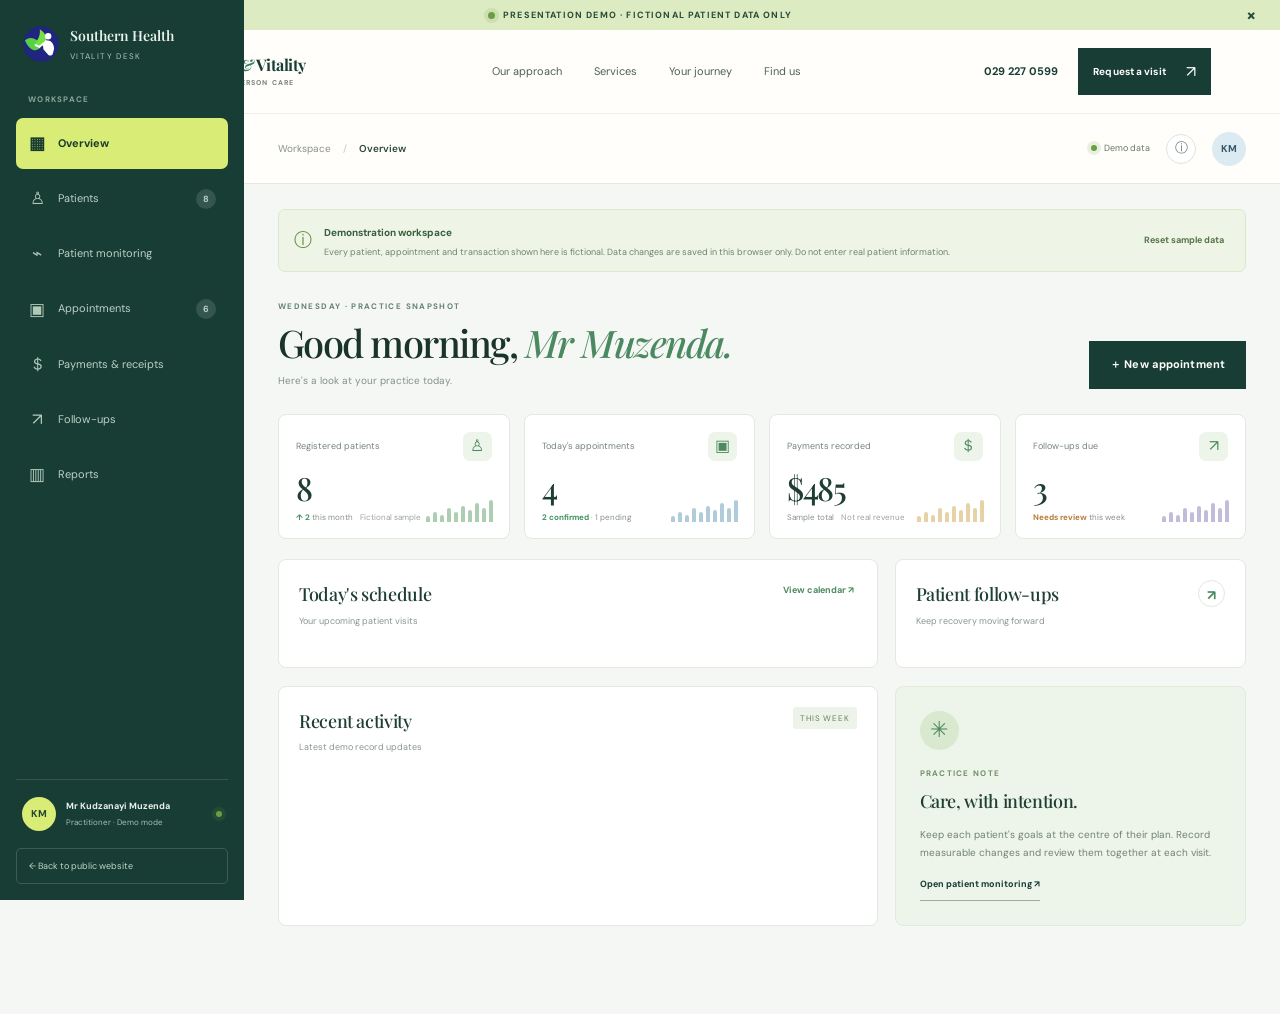
==== staff.html @ 2ce26381 "Add dedicated staff dashboard demo page" ====
<!doctype html>
<html lang="en">
<head>
  <meta charset="utf-8">
  <meta name="viewport" content="width=device-width, initial-scale=1">
  <meta name="theme-color" content="#173d35">
  <meta name="description" content="Southern Health and Vitality Physiotherapy — movement, recovery and whole-person wellness in Bulawayo, Zimbabwe.">
  <title>Vitality Desk | Southern Health & Vitality Staff Demo</title>
  <link rel="preconnect" href="https://fonts.googleapis.com">
  <link rel="preconnect" href="https://fonts.gstatic.com" crossorigin>
  <link href="https://fonts.googleapis.com/css2?family=DM+Sans:wght@400;500;600;700&family=Playfair+Display:wght@500;600;700&display=swap" rel="stylesheet">
  <link rel="icon" type="image/svg+xml" href="favicon.svg">
  <link rel="stylesheet" href="styles.css">
</head>
<body class="dashboard-mode staff-page">
  <div class="demo-ribbon"><span class="pulse-dot"></span> PRESENTATION DEMO · FICTIONAL PATIENT DATA ONLY <button id="dismiss-ribbon" aria-label="Dismiss demo notice">×</button></div>
  <header class="site-header" id="site-header">
    <a class="brand" href="#home" aria-label="Southern Health and Vitality home">
      <span class="brand-mark"><svg viewBox="0 0 64 64" aria-hidden="true"><circle cx="32" cy="32" r="30" fill="#20257f"/><path d="M5 26C15 17 25 24 34 33 28 46 15 48 5 26Z" fill="#59cf45"/><path d="M30 7C42 15 44 25 37 33 32 38 25 37 20 33 28 25 31 16 30 7Z" fill="#76df42"/><circle cx="44" cy="19" r="5.4" fill="#fff"/><path d="M39 26C48 25 54 31 54 40L52 48C51 52 46 53 43 49L36 41 35 31Z" fill="#fff"/><path d="M36 31 29 37 23 34" fill="none" stroke="#fff" stroke-width="3.2" stroke-linecap="round"/></svg></span>
      <span class="brand-copy"><strong>Southern Health <em>&</em> Vitality</strong><small>PHYSIOTHERAPY · WHOLE-PERSON CARE</small></span>
    </a>
    <nav class="main-nav" id="main-nav" aria-label="Main navigation">
      <a href="#approach">Our approach</a><a href="#services">Services</a><a href="#journey">Your journey</a><a href="#contact">Find us</a>
    </nav>
    <div class="header-actions"><a class="text-link" href="tel:0292270599">029 227 0599</a><a class="button button-dark button-small" href="#book">Request a visit <span>↗</span></a><button class="menu-toggle" id="menu-toggle" aria-label="Open menu" aria-expanded="false"><span></span><span></span></button></div>
  </header>

  <main id="public-site" hidden>
    <section class="hero" id="home">
      <div class="hero-media" aria-hidden="true">
        <video class="hero-video" autoplay muted loop playsinline poster="https://images.unsplash.com/photo-1576091160399-112ba8d25d1d?auto=format&fit=crop&w=2000&q=85">
          <source src="https://videos.pexels.com/video-files/6111095/6111095-hd_1920_1080_25fps.mp4" type="video/mp4">
        </video>
      </div>
      <div class="hero-overlay"></div>
      <div class="hero-content reveal">
        <div class="eyebrow eyebrow-light"><span class="eyebrow-line"></span> A more thoughtful path to feeling better</div>
        <h1>Move with ease.<br><i>Live with vitality.</i></h1>
        <p>Personalised physiotherapy and whole-person wellness, centred on you, your goals, and the life you want to get back to.</p>
        <div class="hero-buttons"><a class="button button-lime" href="#book">Begin your recovery <span>↗</span></a><a class="button button-glass" href="#approach"><span class="play-icon">▶</span> Discover our approach</a></div>
        <div class="hero-proof"><span class="proof-icon">✳</span><span>Care that sees the whole person</span><span class="proof-separator"></span><span>Bulawayo, Zimbabwe</span></div>
      </div>
      <div class="hero-side-note"><span>01 / 04</span><span class="side-line"></span><span>PHYSIOTHERAPY · WELLNESS · YOU</span></div>
      <a class="scroll-cue" href="#approach"><span class="scroll-cue-line"></span> SCROLL TO EXPLORE</a>
      <div class="hero-stamp"><span>Care</span><b>with</b><span>intention</span><svg viewBox="0 0 70 18"><path d="M2 9h66" stroke="currentColor"/><path d="m57 2 8 7-8 7" fill="none" stroke="currentColor"/></svg></div>
    </section>

    <section class="intro section-pad" id="approach">
      <div class="intro-kicker reveal"><span class="section-number">01</span><span>OUR PHILOSOPHY</span></div>
      <div class="intro-grid">
        <h2 class="display-heading reveal">Recovery is more than <i>getting back.</i></h2>
        <div class="intro-copy reveal"><p class="large-copy">It is about understanding your body, rebuilding confidence, and finding a way forward that works for your everyday life.</p><p>At Southern Health and Vitality, we bring professional physiotherapy together with thoughtful complementary wellness support. Your care should be personal, collaborative and shaped around what matters to you.</p><a class="underlined-link" href="#services">Explore our services <span>↗</span></a></div>
      </div>
      <div class="values-row reveal"><div class="value"><span class="value-icon">✳</span><div><strong>Person-centred</strong><p>Your goals help guide the plan.</p></div></div><div class="value"><span class="value-icon">⌁</span><div><strong>Progress you can see</strong><p>Small steps, reviewed together.</p></div></div><div class="value"><span class="value-icon">❋</span><div><strong>Whole-person care</strong><p>Movement, habits and wellbeing.</p></div></div></div>
    </section>

    <section class="services-section section-pad" id="services">
      <div class="section-top reveal"><div><div class="eyebrow"><span class="eyebrow-line"></span> HOW WE CAN HELP</div><h2 class="display-heading">Care that meets you <i>where you are.</i></h2></div><p>Every person's story is different. We'll work with you to understand your needs and explore an appropriate path forward.</p></div>
      <div class="service-grid">
        <article class="service-card service-featured reveal"><div class="service-image image-physio"><video class="service-video" autoplay muted loop playsinline aria-hidden="true" poster="https://images.unsplash.com/photo-1576091160399-112ba8d25d1d?auto=format&fit=crop&w=900&q=85"><source src="https://videos.pexels.com/video-files/6111025/6111025-hd_1920_1080_25fps.mp4" type="video/mp4"></video><span class="service-number">01</span><span class="service-image-caption">MOVE BETTER</span></div><div class="service-body"><span class="service-tag">FOUNDATION</span><h3>Physiotherapy & rehabilitation</h3><p>Individualised support for movement, strength, function and recovery following injury or physical difficulty.</p><a href="#book" class="circle-arrow" aria-label="Request physiotherapy">↗</a></div></article>
        <article class="service-card reveal"><div class="service-image image-massage"><span class="service-number">02</span><span class="service-image-caption">RELEASE TENSION</span></div><div class="service-body"><span class="service-tag">HANDS-ON CARE</span><h3>Massage & manual therapies</h3><p>Hands-on approaches selected to complement an individual's assessment and wider care plan.</p><a href="#book" class="circle-arrow" aria-label="Request massage and manual therapy">↗</a></div></article>
        <article class="service-card reveal"><div class="service-image image-nature"><span class="service-number">03</span><span class="service-image-caption">CARE BEYOND THE CLINIC</span></div><div class="service-body"><span class="service-tag">EVERYDAY WELLNESS</span><h3>Natural & lifestyle support</h3><p>Practical home-care guidance, healthy routines and discussion of complementary wellness options.</p><a href="#book" class="circle-arrow" aria-label="Ask about wellness support">↗</a></div></article>
      </div>
      <p class="service-note"><span>✳</span> Complementary approaches are discussed individually and do not replace appropriate medical assessment or prescribed treatment.</p>
    </section>

    <section class="quote-band">
      <div class="quote-text reveal"><span class="quote-mark">“</span><blockquote>Your body is not a problem to solve. It is a partner in your journey back to living well.</blockquote><span class="quote-caption">THE SOUTHERN HEALTH & VITALITY APPROACH</span></div>
      <div class="quote-image"><video class="quote-video" autoplay muted loop playsinline poster="https://images.unsplash.com/photo-1576091160399-112ba8d25d1d?auto=format&fit=crop&w=1200&q=85" aria-label="Physiotherapy and rehabilitation session"><source src="https://videos.pexels.com/video-files/6111091/6111091-hd_1920_1080_25fps.mp4" type="video/mp4"></video></div>
    </section>

    <section class="journey-section section-pad" id="journey">
      <div class="journey-heading reveal"><div class="eyebrow"><span class="eyebrow-line"></span> YOUR JOURNEY</div><h2 class="display-heading">A little more clarity.<br><i>At every step.</i></h2><p>Knowing what comes next can make starting feel easier.</p></div>
      <div class="journey-steps"><article class="journey-step reveal"><span class="journey-index">01</span><div class="journey-symbol">◌</div><h3>Start with a conversation</h3><p>Tell us what brings you in, what you are finding difficult and what you hope to achieve.</p></article><article class="journey-step reveal"><span class="journey-index">02</span><div class="journey-symbol">⌁</div><h3>Build a personal plan</h3><p>Your practitioner discusses suitable options and agrees on practical goals with you.</p></article><article class="journey-step reveal"><span class="journey-index">03</span><div class="journey-symbol">↗</div><h3>Review your progress</h3><p>Track changes over time, adjust the plan where needed and keep moving forward together.</p></article></div>
    </section>

    <section class="practitioner-section section-pad">
      <div class="practitioner-image reveal"><img src="https://images.unsplash.com/photo-1612349317150-e413f6a5b16d?auto=format&fit=crop&w=1000&q=85" alt="Practitioner portrait placeholder" loading="lazy"><span class="image-caption-card"><span class="caption-leaf">✳</span><span>Care with a human touch</span></span></div>
      <div class="practitioner-copy reveal"><div class="eyebrow"><span class="eyebrow-line"></span> YOUR PRACTITIONER</div><h2 class="display-heading">Meet <i>Mr Kudzanayi Muzenda.</i></h2><p class="large-copy">A thoughtful, individual approach to movement, rehabilitation and wellbeing.</p><p>Southern Health and Vitality is built around listening first, understanding each person's goals and working together on a plan that feels clear and achievable.</p><p class="placeholder-note">Practitioner biography and professional credentials can be added after confirmation.</p><a class="underlined-link" href="#book">Arrange an introduction <span>↗</span></a></div>
    </section>

    <section class="book-section section-pad" id="book">
      <div class="book-copy reveal"><div class="eyebrow eyebrow-light"><span class="eyebrow-line"></span> TAKE THE FIRST STEP</div><h2 class="display-heading">Let's talk about <i>what's next.</i></h2><p>Send an appointment request and the practice will get in touch to confirm a suitable time. Please don't include sensitive medical details in this form.</p><div class="book-contact"><span class="book-contact-icon">↗</span><div><small>CALL THE PRACTICE</small><a href="tel:0292270599">029 227 0599</a></div></div></div>
      <form class="booking-form reveal" id="booking-form"><div class="form-head"><span>APPOINTMENT REQUEST</span><span class="form-step">01 / 01</span></div><div class="form-row"><label>Your name<input name="name" required autocomplete="name" placeholder="Full name"></label><label>Phone number<input name="phone" required autocomplete="tel" placeholder="+263 …"></label></div><div class="form-row"><label>What would you like help with?<select name="service" required><option value="">Choose a service</option><option>Physiotherapy & rehabilitation</option><option>Massage & manual therapy</option><option>Natural & lifestyle support</option><option>General enquiry</option></select></label><label>Preferred date<input type="date" name="date" id="booking-date"></label></div><label>Best way to reach you<select name="contact"><option>Phone call</option><option>WhatsApp</option><option>Email</option></select></label><label class="consent-check"><input type="checkbox" required> <span>I agree that the practice may contact me about this request.</span></label><button class="button button-lime button-full" type="submit">Send appointment request <span>↗</span></button><p class="form-fineprint">Demo form: requests are stored only in this browser and are not sent to the clinic.</p><div class="form-success" id="booking-success" role="status" hidden>Thank you — your demo request has been saved in this browser. No message has been sent to the clinic.</div></form>
    </section>

    <section class="contact-section section-pad" id="contact"><div class="contact-main reveal"><div class="eyebrow"><span class="eyebrow-line"></span> FIND YOUR WAY HERE</div><h2 class="display-heading">A place to <i>begin again.</i></h2><p>Visit Southern Health and Vitality Physiotherapy in the heart of Bulawayo.</p><div class="address-block"><span class="address-icon">⌖</span><div><strong>Southern Health and Vitality Physiotherapy</strong><p>Suite 2, David Mansions<br>Between 9th and 10th Avenue, along Robert Mugabe<br>Bulawayo, Zimbabwe</p></div></div><div class="contact-actions"><a class="button button-dark" href="tel:0292270599">Call 029 227 0599 <span>↗</span></a><a class="button button-outline-dark" href="mailto:muzendak@gmail.com">Email the practice <span>↗</span></a></div></div><div class="map-card reveal"><div class="map-pattern"></div><div class="map-pin"><span>✳</span></div><div class="map-label"><small>YOU'LL FIND US AT</small><strong>David Mansions</strong><span>Robert Mugabe · Bulawayo</span></div><a target="_blank" rel="noopener" href="https://www.google.com/maps/search/?api=1&query=David+Mansions+Robert+Mugabe+Bulawayo" class="map-open">Open directions ↗</a></div></section>

    <footer class="site-footer"><div class="footer-top"><a class="brand brand-footer" href="#home"><span class="brand-mark"><svg viewBox="0 0 64 64" aria-hidden="true"><circle cx="32" cy="32" r="30" fill="#20257f"/><path d="M5 26C15 17 25 24 34 33 28 46 15 48 5 26Z" fill="#59cf45"/><path d="M30 7C42 15 44 25 37 33 32 38 25 37 20 33 28 25 31 16 30 7Z" fill="#76df42"/><circle cx="44" cy="19" r="5.4" fill="#fff"/><path d="M39 26C48 25 54 31 54 40L52 48C51 52 46 53 43 49L36 41 35 31Z" fill="#fff"/><path d="M36 31 29 37 23 34" fill="none" stroke="#fff" stroke-width="3.2" stroke-linecap="round"/></svg></span><span class="brand-copy"><strong>Southern Health <em>&</em> Vitality</strong><small>PHYSIOTHERAPY · WHOLE-PERSON CARE</small></span></a><p>Movement, recovery and wellness — thoughtfully connected.</p><a class="back-top" href="#home">Back to top ↑</a></div><div class="footer-bottom"><span>© <span id="year"></span> Southern Health and Vitality Physiotherapy</span><span>Bulawayo, Zimbabwe</span><a class="staff-access" href="staff.html">Staff demo ↗</a></div></footer>
  </main>

  <main id="dashboard-app" class="dashboard-app">
    <aside class="app-sidebar" id="app-sidebar"><a class="app-brand" href="index.html" id="back-to-site"><span class="brand-mark"><svg viewBox="0 0 64 64"><circle cx="32" cy="32" r="30" fill="#20257f"/><path d="M5 26C15 17 25 24 34 33 28 46 15 48 5 26Z" fill="#59cf45"/><path d="M30 7C42 15 44 25 37 33 32 38 25 37 20 33 28 25 31 16 30 7Z" fill="#76df42"/><circle cx="44" cy="19" r="5.4" fill="#fff"/><path d="M39 26C48 25 54 31 54 40L52 48C51 52 46 53 43 49L36 41 35 31Z" fill="#fff"/><path d="M36 31 29 37 23 34" fill="none" stroke="#fff" stroke-width="3.2" stroke-linecap="round"/></svg></span><span><strong>Southern Health</strong><small>VITALITY DESK</small></span></a><div class="sidebar-label">WORKSPACE</div><nav class="app-nav" id="app-nav"><button class="app-nav-item active" data-view="overview"><span>▦</span> Overview</button><button class="app-nav-item" data-view="patients"><span>♙</span> Patients <b id="patient-nav-count">8</b></button><button class="app-nav-item" data-view="monitoring"><span>⌁</span> Patient monitoring</button><button class="app-nav-item" data-view="appointments"><span>▣</span> Appointments <b id="appointment-nav-count">6</b></button><button class="app-nav-item" data-view="payments"><span>＄</span> Payments & receipts</button><button class="app-nav-item" data-view="followups"><span>↗</span> Follow-ups</button><button class="app-nav-item" data-view="reports"><span>▥</span> Reports</button></nav><div class="sidebar-bottom"><div class="sidebar-user"><div class="avatar avatar-green">KM</div><div><strong>Mr Kudzanayi Muzenda</strong><small>Practitioner · Demo mode</small></div><span class="online-dot"></span></div><button class="site-return" id="return-site">← Back to public website</button></div></aside>
    <section class="app-main"><header class="app-topbar"><button class="mobile-app-menu" id="mobile-app-menu" aria-label="Toggle dashboard menu">☰</button><div class="breadcrumb">Workspace <span>/</span> <strong id="breadcrumb-current">Overview</strong></div><div class="topbar-right"><span class="demo-status"><span class="pulse-dot"></span> Demo data</span><button class="top-icon" id="show-help" title="Demo information">ⓘ</button><div class="avatar avatar-blue">KM</div></div></header>
      <div class="app-content"><div class="demo-alert"><span class="alert-icon">ⓘ</span><div><strong>Demonstration workspace</strong><p>Every patient, appointment and transaction shown here is fictional. Data changes are saved in this browser only. Do not enter real patient information.</p></div><button id="reset-demo" class="alert-reset">Reset sample data</button></div>
      <section class="app-view active" id="view-overview"><div class="page-heading"><div><div class="eyebrow">WEDNESDAY · PRACTICE SNAPSHOT</div><h1>Good morning, <i>Mr Muzenda.</i></h1><p>Here's a look at your practice today.</p></div><button class="button button-dark" data-action="new-appointment">＋ New appointment</button></div><div class="stats-grid"><article class="stat-card"><div class="stat-top"><span>Registered patients</span><span class="stat-icon">♙</span></div><strong id="stat-patients">8</strong><small><span class="stat-good">↑ 2</span> this month <span class="stat-foot">Fictional sample</span></small><div class="mini-bars bars-green"><i></i><i></i><i></i><i></i><i></i><i></i><i></i><i></i><i></i><i></i></div></article><article class="stat-card"><div class="stat-top"><span>Today's appointments</span><span class="stat-icon">▣</span></div><strong id="stat-today">4</strong><small><span class="stat-good">2 confirmed</span> · 1 pending</small><div class="mini-bars bars-blue"><i></i><i></i><i></i><i></i><i></i><i></i><i></i><i></i><i></i><i></i></div></article><article class="stat-card"><div class="stat-top"><span>Payments recorded</span><span class="stat-icon">＄</span></div><strong id="stat-revenue">$485</strong><small>Sample total <span class="stat-foot">Not real revenue</span></small><div class="mini-bars bars-gold"><i></i><i></i><i></i><i></i><i></i><i></i><i></i><i></i><i></i><i></i></div></article><article class="stat-card"><div class="stat-top"><span>Follow-ups due</span><span class="stat-icon">↗</span></div><strong id="stat-followups">3</strong><small><span class="stat-warn">Needs review</span> this week</small><div class="mini-bars bars-purple"><i></i><i></i><i></i><i></i><i></i><i></i><i></i><i></i><i></i><i></i></div></article></div><div class="dashboard-grid"><article class="panel appointments-panel"><div class="panel-heading"><div><h2>Today's schedule</h2><p>Your upcoming patient visits</p></div><button class="quiet-button" data-go="appointments">View calendar ↗</button></div><div id="today-schedule" class="schedule-list"></div></article><article class="panel followup-panel"><div class="panel-heading"><div><h2>Patient follow-ups</h2><p>Keep recovery moving forward</p></div><button class="icon-button" data-go="followups">↗</button></div><div id="overview-followups" class="compact-list"></div></article></div><div class="dashboard-grid lower-grid"><article class="panel"><div class="panel-heading"><div><h2>Recent activity</h2><p>Latest demo record updates</p></div><span class="panel-badge">THIS WEEK</span></div><div id="recent-activity" class="activity-list"></div></article><article class="panel care-panel"><div class="care-icon">✳</div><span class="service-tag">PRACTICE NOTE</span><h2>Care, with intention.</h2><p>Keep each patient's goals at the centre of their plan. Record measurable changes and review them together at each visit.</p><button class="underlined-link" data-go="monitoring">Open patient monitoring ↗</button></article></div></section>

      <section class="app-view" id="view-patients"><div class="page-heading"><div><div class="eyebrow">PATIENT DIRECTORY</div><h1>People at the <i>heart of care.</i></h1><p>Search records and open a patient's care journey.</p></div><button class="button button-dark" data-action="new-patient">＋ Add patient</button></div><div class="toolbar"><label class="search-box"><span>⌕</span><input id="patient-search" placeholder="Search name, phone or patient ID…" type="search"></label><select id="patient-filter" aria-label="Filter patients"><option value="all">All patients</option><option value="active">Active care</option><option value="followup">Follow-up due</option><option value="completed">Care completed</option></select></div><div class="panel table-panel"><div class="table-wrap"><table><thead><tr><th>PATIENT</th><th>PATIENT ID</th><th>CARE STATUS</th><th>LAST VISIT</th><th>NEXT FOLLOW-UP</th><th></th></tr></thead><tbody id="patients-table"></tbody></table></div><div class="table-foot"><span id="patient-results-count">8 sample patients</span><span>Fictional demo records</span></div></div></section>

      <section class="app-view" id="view-monitoring"><div class="page-heading"><div><div class="eyebrow">RECOVERY OVER TIME</div><h1>Patient <i>monitoring.</i></h1><p>Review progress, goals and the next steps in each care journey.</p></div><select id="monitor-patient" aria-label="Select patient" class="patient-select"></select></div><div id="monitoring-detail"></div></section>

      <section class="app-view" id="view-appointments"><div class="page-heading"><div><div class="eyebrow">PRACTICE CALENDAR</div><h1>Time for <i>better movement.</i></h1><p>Manage appointment requests, attendance and planned visits.</p></div><button class="button button-dark" data-action="new-appointment">＋ New appointment</button></div><div class="toolbar"><div class="segmented" id="appointment-filters"><button class="selected" data-filter="all">All visits</button><button data-filter="confirmed">Confirmed</button><button data-filter="pending">Requests</button><button data-filter="completed">Completed</button></div><input id="appointment-date-filter" type="date" aria-label="Filter by date"></div><div class="panel table-panel"><div class="table-wrap"><table><thead><tr><th>DATE & TIME</th><th>PATIENT</th><th>SERVICE</th><th>STATUS</th><th>CONTACT</th><th>ACTIONS</th></tr></thead><tbody id="appointments-table"></tbody></table></div><div class="table-foot"><span id="appointment-results-count"></span><span>Appointment requests require confirmation</span></div></div></section>

      <section class="app-view" id="view-payments"><div class="page-heading"><div><div class="eyebrow">PRACTICE FINANCES</div><h1>Payments, made <i>clear.</i></h1><p>Record payments and balances, then print a receipt for your records.</p></div><button class="button button-dark" data-action="new-payment">＋ Record payment</button></div><div class="stats-grid finance-stats"><article class="stat-card"><div class="stat-top"><span>Recorded payments</span><span class="stat-icon">＄</span></div><strong id="payment-total">$485</strong><small>Fictional sample transactions</small></article><article class="stat-card"><div class="stat-top"><span>Outstanding balances</span><span class="stat-icon">◷</span></div><strong id="payment-outstanding">$260</strong><small>Amounts marked unpaid</small></article><article class="stat-card"><div class="stat-top"><span>Transactions</span><span class="stat-icon">▤</span></div><strong id="payment-count">6</strong><small>Across all demo patients</small></article></div><div class="panel table-panel"><div class="panel-heading"><div><h2>Payment register</h2><p>Every amount is sample data in USD for the demo.</p></div><button class="quiet-button" id="export-payments">Export CSV ↓</button></div><div class="table-wrap"><table><thead><tr><th>RECEIPT</th><th>PATIENT</th><th>DATE</th><th>METHOD</th><th>AMOUNT</th><th>STATUS</th><th></th></tr></thead><tbody id="payments-table"></tbody></table></div></div></section>

      <section class="app-view" id="view-followups"><div class="page-heading"><div><div class="eyebrow">CONTINUITY OF CARE</div><h1>Keep the <i>connection.</i></h1><p>Review patients due for a check-in and prepare a follow-up message.</p></div></div><div class="followup-intro"><span class="followup-intro-icon">↗</span><div><strong>Helpful follow-ups, thoughtfully timed.</strong><p>Messages are prepared for staff review. This demo does not send messages automatically.</p></div></div><div id="followup-cards" class="followup-cards"></div></section>

      <section class="app-view" id="view-reports"><div class="page-heading"><div><div class="eyebrow">PRACTICE INSIGHTS</div><h1>A clearer view of <i>your practice.</i></h1><p>Sample activity and financial summaries for the demo.</p></div><button class="button button-outline-dark" id="export-report">Export report ↓</button></div><div class="report-grid"><article class="panel report-chart-panel"><div class="panel-heading"><div><h2>Recorded payments</h2><p>Illustrative monthly sample totals</p></div><span class="panel-badge">USD</span></div><div id="revenue-chart" class="revenue-chart"></div></article><article class="panel"><div class="panel-heading"><div><h2>Patient care status</h2><p>Current sample directory</p></div></div><div id="status-breakdown" class="status-breakdown"></div></article><article class="panel"><div class="panel-heading"><div><h2>Service mix</h2><p>Appointments in sample schedule</p></div></div><div id="service-breakdown" class="service-breakdown"></div></article><article class="panel report-note"><span class="care-icon">✳</span><h2>Use data to ask better questions.</h2><p>These summaries can help a practice understand attendance and operations. They are illustrative, not clinical outcome claims.</p></article></div></section>
      </div>
    </section>
  </main>

  <dialog id="record-dialog" class="record-dialog"><form id="record-form" method="dialog"><div class="dialog-head"><div><span class="eyebrow" id="dialog-eyebrow">PRACTICE WORKSPACE</span><h2 id="dialog-title">Add a record</h2></div><button type="button" class="dialog-close" id="dialog-close" aria-label="Close dialog">×</button></div><div id="dialog-fields" class="dialog-fields"></div><div class="dialog-actions"><button type="button" class="button button-outline-dark" id="dialog-cancel">Cancel</button><button type="submit" class="button button-dark" id="dialog-submit">Save record ↗</button></div></form></dialog>
  <div id="toast" class="toast" role="status" aria-live="polite"></div>
  <script src="app.js"></script>
</body>
</html>
---- styles.css ----
/* Southern Health & Vitality — editorial wellness, botanical details, calm clinical precision */
:root{--ink:#173d35;--ink-deep:#102d28;--leaf:#377b5b;--leaf-light:#a9d85c;--lime:#d9ec75;--cream:#f7f8f3;--paper:#fffefa;--sage:#e9efe7;--muted:#75817a;--line:#dce4db;--blue:#dfeaf0;--gold:#d8ad68;--shadow:0 16px 45px rgba(20,53,43,.08);--serif:'Playfair Display',Georgia,serif;--sans:'DM Sans',Arial,sans-serif}
*{box-sizing:border-box}html{scroll-behavior:smooth;scroll-padding-top:84px}body{margin:0;background:var(--cream);color:var(--ink);font-family:var(--sans);font-size:14px;line-height:1.6;-webkit-font-smoothing:antialiased}body.locked{overflow:hidden}button,input,select,textarea{font:inherit}button,a{-webkit-tap-highlight-color:transparent}a{color:inherit;text-decoration:none}button{cursor:pointer}img{display:block;max-width:100%}button:focus-visible,a:focus-visible,input:focus-visible,select:focus-visible{outline:3px solid #a9d85c;outline-offset:3px}::selection{background:var(--lime);color:var(--ink)}
.demo-ribbon{height:30px;background:#dcebc1;color:#294a36;display:flex;align-items:center;justify-content:center;gap:8px;font-size:9px;font-weight:700;letter-spacing:.13em;position:relative;z-index:30}.demo-ribbon button{position:absolute;right:18px;border:0;background:transparent;font-size:18px;color:inherit;line-height:1}
.pulse-dot,.online-dot{width:7px;height:7px;display:inline-block;border-radius:50%;background:#6b9e43;box-shadow:0 0 0 4px rgba(107,158,67,.14)}.site-header{height:84px;padding:0 5.4%;display:flex;align-items:center;justify-content:space-between;gap:28px;background:rgba(255,254,250,.94);position:sticky;top:0;z-index:25;border-bottom:1px solid rgba(23,61,53,.08);backdrop-filter:blur(16px);transition:height .3s,box-shadow .3s}.site-header.scrolled{height:72px;box-shadow:0 7px 24px rgba(18,51,41,.06)}.brand{display:flex;align-items:center;gap:10px;min-width:240px}.brand-mark{width:43px;height:43px;display:block;flex:none}.brand-mark svg{width:100%;height:100%}.brand-copy{display:flex;flex-direction:column;line-height:1.2}.brand-copy strong{font-family:var(--serif);font-size:16px;letter-spacing:-.035em}.brand-copy strong em{color:var(--leaf);font-style:italic}.brand-copy small{font-size:7px;font-weight:700;letter-spacing:.16em;margin-top:5px;color:#76847a}.main-nav{display:flex;gap:clamp(18px,2.5vw,40px);align-items:center}.main-nav a{font-size:11px;color:#4d6158;transition:color .2s}.main-nav a:hover{color:var(--leaf)}.header-actions{display:flex;align-items:center;gap:20px}.text-link{font-size:11px;font-weight:700;white-space:nowrap}.button{border:1px solid transparent;display:inline-flex;align-items:center;justify-content:center;gap:20px;padding:14px 20px;font-weight:700;font-size:11px;letter-spacing:.01em;transition:transform .25s,background .25s,box-shadow .25s;min-height:46px}.button:hover{transform:translateY(-2px);box-shadow:0 8px 22px rgba(20,53,43,.13)}.button span{font-size:16px;font-weight:400}.button-small{min-height:39px;padding:10px 14px;font-size:10px}.button-dark{background:var(--ink);color:#fffefa}.button-dark:hover{background:#27594b}.button-lime{background:var(--lime);color:var(--ink-deep)}.button-lime:hover{background:#e4f39c}.button-glass{background:rgba(255,255,255,.09);border-color:rgba(255,255,255,.4);color:#fff}.button-outline-dark{background:transparent;border-color:#aabbb0;color:var(--ink)}.button-full{width:100%;justify-content:space-between}.menu-toggle{display:none;background:none;border:0;padding:8px}.menu-toggle span{display:block;width:22px;height:1px;background:var(--ink);margin:6px}
.hero{min-height:min(760px,calc(100svh - 114px));height:680px;max-height:780px;position:relative;background:#173d35;color:#fff;overflow:hidden;display:flex;align-items:center}.hero-media,.hero-overlay{position:absolute;inset:0}.hero-video{width:100%;height:100%;object-fit:cover;object-position:center 45%;opacity:.64;filter:saturate(.7)}.hero-overlay{background:linear-gradient(90deg,rgba(12,37,32,.92) 0%,rgba(18,53,44,.75) 39%,rgba(17,47,39,.24) 76%,rgba(17,47,39,.18) 100%),linear-gradient(0deg,rgba(13,38,31,.52),transparent 45%)}.hero-content{position:relative;z-index:2;width:min(760px,72%);margin-left:10.4%;padding:55px 0 65px}.eyebrow{display:flex;align-items:center;gap:10px;color:#668272;font-size:9px;font-weight:700;letter-spacing:.17em}.eyebrow-light{color:#d7e7d7}.eyebrow-line{width:26px;height:1px;background:#8fb15c;display:inline-block}.hero h1{font-family:var(--serif);font-size:clamp(48px,6.3vw,86px);font-weight:500;letter-spacing:-.055em;line-height:1.08;margin:28px 0 22px}.hero h1 i,.display-heading i{font-weight:500;color:var(--leaf);font-style:italic}.hero h1 i{color:var(--lime)}.hero-content>p{font-size:15px;line-height:1.9;color:rgba(255,255,255,.77);max-width:465px;margin:0 0 30px}.hero-buttons{display:flex;gap:11px;flex-wrap:wrap}.play-icon{font-size:9px;border:1px solid rgba(255,255,255,.55);width:23px;height:23px;display:grid;place-items:center;border-radius:50%;padding-left:2px}.hero-proof{display:flex;align-items:center;gap:11px;margin-top:53px;font-size:9px;color:rgba(255,255,255,.7);letter-spacing:.04em}.proof-icon{color:var(--lime);font-size:16px}.proof-separator{height:18px;width:1px;background:rgba(255,255,255,.28);margin:0 5px}.hero-side-note{position:absolute;right:4.5%;top:50%;transform:translateY(-50%);writing-mode:vertical-rl;display:flex;align-items:center;gap:13px;font-size:8px;letter-spacing:.15em;color:rgba(255,255,255,.7)}.side-line{width:1px;height:70px;background:rgba(255,255,255,.5)}.scroll-cue{position:absolute;left:5.4%;bottom:34px;display:flex;align-items:center;gap:12px;font-size:8px;letter-spacing:.16em;color:rgba(255,255,255,.66)}.scroll-cue-line{width:35px;height:1px;background:var(--lime)}.hero-stamp{position:absolute;right:11%;bottom:10%;width:115px;height:115px;border:1px solid rgba(255,255,255,.55);border-radius:50%;display:flex;align-items:center;justify-content:center;flex-direction:column;transform:rotate(9deg);color:var(--lime);font-family:var(--serif);font-size:20px;line-height:1.1}.hero-stamp b{font-size:10px;font-family:var(--sans);font-weight:400;color:#fff}.hero-stamp svg{width:40px;margin-top:8px}
.section-pad{padding:108px 10.4%}.intro{background:var(--cream)}.intro-kicker{display:flex;align-items:center;gap:14px;font-size:9px;font-weight:700;letter-spacing:.16em;color:#7a8a7e}.section-number{font-family:var(--serif);font-size:14px;color:var(--leaf);letter-spacing:0}.intro-grid{display:grid;grid-template-columns:1.1fr .9fr;gap:11%;align-items:start;margin:28px 0 58px}.display-heading{font-family:var(--serif);font-weight:500;letter-spacing:-.05em;line-height:1.13;font-size:clamp(35px,4.3vw,58px);margin:0;color:var(--ink)}.intro-grid .display-heading{max-width:500px}.intro-copy{padding-top:5px}.large-copy{font-family:var(--serif);font-size:clamp(18px,2vw,24px);line-height:1.5;letter-spacing:-.025em;margin:0 0 18px;color:#294f42}.intro-copy>p:not(.large-copy),.practitioner-copy>p:not(.large-copy){font-size:12px;color:#6c7b72;line-height:1.95;margin:0 0 20px}.underlined-link{border:0;background:transparent;border-bottom:1px solid #9aada0;padding:0 0 8px;display:inline-flex;gap:25px;align-items:center;font-size:11px;font-weight:700;color:var(--ink);margin-top:6px}.underlined-link span{font-size:16px}.values-row{border-top:1px solid var(--line);padding-top:28px;display:grid;grid-template-columns:repeat(3,1fr);gap:30px}.value{display:flex;gap:14px;align-items:flex-start}.value-icon{display:grid;place-items:center;width:36px;height:36px;flex:none;border-radius:50%;background:#e4eddf;color:var(--leaf);font-size:19px}.value strong{font-size:11px}.value p{font-size:10px;color:#7c887f;margin:4px 0 0}
.services-section{background:#edf2eb;padding-top:100px;padding-bottom:110px}.section-top{display:flex;justify-content:space-between;gap:45px;align-items:end;margin-bottom:45px}.section-top .display-heading{max-width:590px;margin-top:17px}.section-top>p{max-width:300px;color:#728077;font-size:11px;line-height:1.9;margin:0 0 6px}.service-grid{display:grid;grid-template-columns:repeat(3,minmax(0,1fr));gap:19px}.service-card{background:var(--paper);min-width:0;position:relative;box-shadow:0 7px 25px rgba(28,61,49,.025);transition:transform .35s,box-shadow .35s}.service-card:hover{transform:translateY(-6px);box-shadow:var(--shadow)}.service-image{height:230px;position:relative;background-size:cover;background-position:center;overflow:hidden}.service-image:after{content:"";position:absolute;inset:0;background:linear-gradient(0deg,rgba(15,46,38,.5),transparent 60%)}.image-physio{background-image:url('https://images.unsplash.com/photo-1571019613454-1cb2f99b2d8b?auto=format&fit=crop&w=900&q=85')}.image-massage{background-image:url('https://images.unsplash.com/photo-1540555700478-4be289fbecef?auto=format&fit=crop&w=900&q=85')}.image-nature{background-image:url('https://images.unsplash.com/photo-1545389336-cf090694435e?auto=format&fit=crop&w=900&q=85')}.service-number{position:absolute;z-index:1;top:17px;left:18px;color:#fff;font-family:var(--serif);font-size:19px}.service-image-caption{position:absolute;z-index:1;bottom:17px;left:18px;color:#fff;font-size:8px;letter-spacing:.15em;font-weight:700}.service-body{padding:24px 25px 30px;position:relative;min-height:220px}.service-tag{display:block;color:#718f69;font-size:8px;font-weight:700;letter-spacing:.16em}.service-body h3{font-family:var(--serif);font-weight:500;letter-spacing:-.025em;font-size:22px;line-height:1.25;margin:11px 0}.service-body p{font-size:11px;color:#748077;line-height:1.8;margin:0;max-width:90%}.circle-arrow{position:absolute;right:20px;bottom:20px;width:34px;height:34px;border:1px solid #c9d6c9;border-radius:50%;display:grid;place-items:center;font-size:15px;transition:background .2s,color .2s}.circle-arrow:hover{background:var(--ink);color:#fff}.service-note{font-size:10px;color:#718077;margin:25px 0 0;display:flex;align-items:center;gap:9px}.service-note span{color:var(--leaf);font-size:16px}
.quote-band{display:grid;grid-template-columns:1fr .75fr;min-height:380px;background:var(--ink);color:#fff}.quote-text{padding:75px 10% 70px 20%;align-self:center}.quote-mark{font-family:var(--serif);font-size:68px;line-height:.6;color:var(--lime);display:block}.quote-text blockquote{font-family:var(--serif);font-size:clamp(25px,3vw,39px);font-weight:500;line-height:1.36;letter-spacing:-.035em;margin:25px 0 28px}.quote-caption{font-size:8px;letter-spacing:.17em;color:#b9cfc0}.quote-image{background:url('https://images.unsplash.com/photo-1571019614242-c5c5dee9f50b?auto=format&fit=crop&w=1200&q=85') center/cover;min-height:380px;position:relative}.quote-image:after{content:"";position:absolute;inset:0;background:linear-gradient(90deg,rgba(23,61,53,.28),transparent)}
.journey-section{background:var(--paper)}.journey-heading{text-align:center;max-width:580px;margin:0 auto 60px}.journey-heading .eyebrow{justify-content:center}.journey-heading .display-heading{margin:18px 0}.journey-heading>p{color:#7b887f;font-size:12px}.journey-steps{display:grid;grid-template-columns:repeat(3,1fr);gap:34px;position:relative}.journey-steps:before{content:"";height:1px;background:#dce5db;position:absolute;left:15%;right:15%;top:29px}.journey-step{text-align:center;position:relative;padding:0 12px}.journey-index{width:58px;height:58px;border-radius:50%;background:#e8f0e3;border:5px solid var(--paper);display:grid;place-items:center;margin:0 auto 20px;color:var(--leaf);font-family:var(--serif);font-size:15px;position:relative}.journey-symbol{font-size:20px;color:#83a65b}.journey-step h3{font-family:var(--serif);font-size:20px;font-weight:500;margin:12px 0 9px}.journey-step p{font-size:11px;color:#7b887f;line-height:1.85;max-width:260px;margin:0 auto}
.practitioner-section{display:grid;grid-template-columns:.85fr 1fr;gap:11%;align-items:center;background:#edf2eb}.practitioner-image{position:relative;max-width:430px}.practitioner-image>img{width:100%;aspect-ratio:4/5;object-fit:cover;filter:saturate(.72);background:#dce6da}.image-caption-card{position:absolute;bottom:22px;left:-24px;background:var(--paper);padding:14px 18px;display:flex;gap:10px;align-items:center;box-shadow:var(--shadow);font-size:10px;font-weight:600}.caption-leaf{font-size:18px;color:var(--leaf)}.practitioner-copy .display-heading{margin:20px 0}.practitioner-copy .large-copy{margin-top:24px}.placeholder-note{border-left:2px solid var(--leaf-light);padding-left:12px!important;font-size:10px!important;color:#859188!important}
.book-section{background:var(--ink);color:#fff;display:grid;grid-template-columns:.9fr 1fr;gap:10%;align-items:start}.book-copy{padding-top:25px}.book-copy .display-heading{color:#fff;margin:20px 0}.book-copy .display-heading i{color:var(--lime)}.book-copy>p{font-size:12px;color:#c0d1c7;line-height:1.9;max-width:380px}.book-contact{display:flex;gap:13px;align-items:center;margin-top:40px}.book-contact-icon{width:39px;height:39px;border:1px solid #6e8b7a;border-radius:50%;display:grid;place-items:center;color:var(--lime);font-size:17px}.book-contact small{display:block;color:#a7c1b1;font-size:8px;letter-spacing:.14em}.book-contact a{font-family:var(--serif);font-size:22px}.booking-form{background:var(--paper);color:var(--ink);padding:32px 34px;box-shadow:0 18px 50px rgba(0,0,0,.13)}.form-head{display:flex;justify-content:space-between;padding-bottom:21px;border-bottom:1px solid var(--line);font-size:9px;font-weight:700;letter-spacing:.14em}.form-step{color:#8b9b8e}.booking-form label,.dialog-fields label{display:flex;flex-direction:column;gap:8px;font-size:10px;font-weight:700;margin-top:18px}.form-row{display:grid;grid-template-columns:1fr 1fr;gap:15px}.booking-form input:not([type=checkbox]),.booking-form select,.dialog-fields input,.dialog-fields select,.dialog-fields textarea{width:100%;border:1px solid #dce4db;background:#fbfcf8;min-height:43px;padding:11px 12px;color:var(--ink);border-radius:0;font-size:11px;outline-offset:1px}.booking-form input::placeholder{color:#a0aaa1}.booking-form .consent-check{display:flex;flex-direction:row;align-items:flex-start;gap:9px;font-weight:400;color:#738178;line-height:1.5}.consent-check input{accent-color:var(--leaf);margin-top:3px}.booking-form .button{margin-top:22px}.form-fineprint{font-size:9px;color:#9aa59c;margin:12px 0 0}.form-success{margin-top:14px;padding:12px;background:#e3f1dc;color:#275a3e;font-size:11px}
.contact-section{display:grid;grid-template-columns:1fr .85fr;gap:11%;align-items:center;background:var(--cream)}.contact-main .display-heading{margin:20px 0}.contact-main>p{color:#7b887f;font-size:12px}.address-block{display:flex;gap:15px;margin:32px 0}.address-icon{width:39px;height:39px;background:#e4eddf;border-radius:50%;display:grid;place-items:center;font-size:20px;color:var(--leaf);flex:none}.address-block strong{font-size:11px}.address-block p{font-size:11px;color:#77847b;line-height:1.9;margin:6px 0 0}.contact-actions{display:flex;gap:10px;flex-wrap:wrap}.map-card{height:360px;position:relative;overflow:hidden;background:#e4eadd;display:flex;align-items:center;justify-content:center}.map-pattern{position:absolute;inset:-10%;opacity:.7;background-image:linear-gradient(32deg,transparent 47%,#fffefa 48%,#fffefa 51%,transparent 52%),linear-gradient(104deg,transparent 47%,#c6d5c4 48%,#c6d5c4 49%,transparent 50%),linear-gradient(150deg,transparent 45%,#fffefa 46%,#fffefa 49%,transparent 50%),linear-gradient(68deg,transparent 43%,#d0ddc9 44%,#d0ddc9 46%,transparent 47%);background-size:145px 115px,170px 190px,210px 170px,180px 220px;transform:rotate(-9deg)}.map-card:after{content:"";position:absolute;width:1px;height:150%;background:#d4dfcf;transform:rotate(36deg);left:30%;top:-20%}.map-pin{position:relative;z-index:1;width:55px;height:55px;border-radius:50% 50% 50% 8px;background:var(--ink);transform:rotate(-45deg);display:grid;place-items:center;box-shadow:0 12px 30px rgba(23,61,53,.24);margin-top:-55px}.map-pin span{color:var(--lime);transform:rotate(45deg);font-size:22px}.map-label{position:absolute;bottom:24px;left:24px;z-index:2;background:var(--paper);padding:17px 20px;display:flex;flex-direction:column;box-shadow:var(--shadow);min-width:220px}.map-label small{font-size:8px;color:#7b8b7d;letter-spacing:.14em}.map-label strong{font-family:var(--serif);font-size:18px;margin:4px 0}.map-label span{font-size:10px;color:#718076}.map-open{position:absolute;right:18px;top:18px;z-index:2;background:var(--paper);padding:10px 13px;font-size:9px;font-weight:700}
.site-footer{background:#102f29;color:#eaf2eb;padding:42px 5.4% 20px}.footer-top{display:flex;align-items:center;justify-content:space-between;gap:25px;padding-bottom:35px;border-bottom:1px solid rgba(255,255,255,.15)}.brand-footer .brand-copy small{color:#a6beb0}.brand-footer .brand-copy strong{color:#fff}.footer-top>p{font-family:var(--serif);font-style:italic;color:#b8cfc1;font-size:15px}.back-top{font-size:10px;border-bottom:1px solid #7f9b8b;padding-bottom:7px}.footer-bottom{display:flex;align-items:center;justify-content:space-between;gap:20px;padding-top:19px;color:#9bb3a4;font-size:9px}.staff-access{background:transparent;border:0;color:#d7ec80;font-size:9px}
.reveal{opacity:0;transform:translateY(18px);transition:opacity .75s ease,transform .75s cubic-bezier(.2,.7,.2,1)}.reveal.visible{opacity:1;transform:translateY(0)}.service-card:nth-child(2),.journey-step:nth-child(2){transition-delay:.09s}.service-card:nth-child(3),.journey-step:nth-child(3){transition-delay:.18s}

/* Practice workspace */
.app-view{display:none}.app-view.active{display:block}
.dashboard-app{min-height:100vh;background:#f5f7f4;color:#1a332b;font-family:var(--sans);font-size:13px}.dashboard-app[hidden]{display:none!important}.app-sidebar{position:fixed;inset:0 auto 0 0;width:244px;background:#173d35;color:#e8f1e9;padding:25px 16px 16px;display:flex;flex-direction:column;z-index:30}.app-brand{display:flex;align-items:center;gap:10px;padding:0 6px 30px}.app-brand .brand-mark{width:38px;height:38px}.app-brand strong{display:block;font-family:var(--serif);font-size:14px;font-weight:600}.app-brand small{display:block;font-size:8px;letter-spacing:.17em;color:#b1c9b8;margin-top:3px}.sidebar-label{font-size:8px;letter-spacing:.16em;color:#89a799;padding:0 12px 12px;font-weight:700}.app-nav{display:flex;flex-direction:column;gap:4px}.app-nav-item{border:0;background:transparent;color:#bcd0c4;text-align:left;padding:12px 12px;display:flex;align-items:center;gap:12px;border-radius:7px;font-size:11px;transition:background .2s,color .2s}.app-nav-item>span{width:18px;text-align:center;font-size:17px;color:#b1c9b8}.app-nav-item:hover{background:rgba(255,255,255,.07);color:white}.app-nav-item.active{background:#d9ec75;color:#1a3b2f;font-weight:700}.app-nav-item.active>span{color:#1a3b2f}.app-nav-item b{margin-left:auto;font-size:9px;background:rgba(255,255,255,.13);padding:3px 7px;border-radius:20px}.app-nav-item.active b{background:rgba(23,61,53,.1)}.sidebar-bottom{margin-top:auto}.sidebar-user{display:flex;align-items:center;gap:10px;padding:17px 6px;border-top:1px solid rgba(255,255,255,.13);position:relative}.avatar{width:34px;height:34px;border-radius:50%;display:grid;place-items:center;font-size:10px;font-weight:700;flex:none}.avatar-green{background:#d9ec75;color:#244633}.avatar-blue{background:#dceaf1;color:#33596b}.sidebar-user strong{display:block;font-size:9px}.sidebar-user small{display:block;color:#a6c0b1;font-size:8px;margin-top:3px}.sidebar-user .online-dot{margin-left:auto;width:6px;height:6px}.site-return{width:100%;text-align:left;background:transparent;border:1px solid rgba(255,255,255,.16);color:#c1d6c8;padding:10px 12px;border-radius:5px;font-size:9px}.app-main{margin-left:244px;min-width:0}.app-topbar{height:70px;display:flex;align-items:center;justify-content:space-between;padding:0 34px;background:#fffefa;border-bottom:1px solid #e4e9e3;position:sticky;top:0;z-index:20}.breadcrumb{font-size:10px;color:#87948b}.breadcrumb span{margin:0 9px;color:#c1cbc3}.breadcrumb strong{color:#2c483b;font-weight:600}.topbar-right{display:flex;align-items:center;gap:16px}.demo-status{font-size:9px;color:#637a69;display:flex;align-items:center;gap:7px}.demo-status .pulse-dot{width:6px;height:6px}.top-icon{border:1px solid #dce5dc;background:#fff;border-radius:50%;width:30px;height:30px;color:#62796a}.mobile-app-menu{display:none}.app-content{max-width:1500px;margin:0 auto;padding:25px 34px 55px}.demo-alert{background:#eff5e6;border:1px solid #dce8c9;padding:12px 15px;display:flex;align-items:center;gap:12px;margin-bottom:28px;border-radius:7px}.alert-icon{font-size:18px;color:#668c3d}.demo-alert strong{font-size:10px;color:#355d3e}.demo-alert p{font-size:9px;color:#70836d;margin:3px 0 0;line-height:1.5}.alert-reset{margin-left:auto;border:0;background:transparent;color:#567449;font-size:9px;font-weight:700;white-space:nowrap}.page-heading{display:flex;justify-content:space-between;align-items:end;gap:20px;margin:0 0 25px}.page-heading .eyebrow{font-size:8px}.page-heading h1{font-family:var(--serif);font-size:clamp(27px,3vw,38px);font-weight:500;letter-spacing:-.04em;line-height:1.15;margin:8px 0}.page-heading h1 i{font-weight:500;color:#4b8a60}.page-heading p{font-size:10px;color:#849087;margin:7px 0 0}.page-heading>.button{white-space:nowrap}.stats-grid{display:grid;grid-template-columns:repeat(4,minmax(0,1fr));gap:14px;margin-bottom:20px}.stat-card{background:#fff;border:1px solid #e3e9e1;border-radius:8px;padding:17px 17px 15px;position:relative;min-width:0;overflow:hidden}.stat-top{display:flex;align-items:center;justify-content:space-between;gap:8px;color:#75847a;font-size:9px}.stat-icon{display:grid;place-items:center;width:29px;height:29px;background:#edf4e9;color:#4d8a60;border-radius:7px;font-size:16px}.stat-card>strong{display:block;font-family:var(--serif);font-size:32px;letter-spacing:-.04em;line-height:1.4;margin-top:5px;color:#1d3e31;font-weight:500}.stat-card>small{font-size:8px;color:#869188;display:block}.stat-good{color:#3f9362;font-weight:700}.stat-warn{color:#b57d35;font-weight:700}.stat-foot{margin-left:5px;color:#9aa49c}.mini-bars{display:flex;gap:3px;align-items:end;height:22px;position:absolute;right:16px;bottom:16px;opacity:.6}.mini-bars i{display:block;width:4px;border-radius:2px 2px 0 0;background:#77ae80;height:30%}.mini-bars i:nth-child(2){height:45%}.mini-bars i:nth-child(3){height:35%}.mini-bars i:nth-child(4){height:65%}.mini-bars i:nth-child(5){height:48%}.mini-bars i:nth-child(6){height:75%}.mini-bars i:nth-child(7){height:56%}.mini-bars i:nth-child(8){height:90%}.mini-bars i:nth-child(9){height:65%}.mini-bars i:nth-child(10){height:100%}.bars-blue i{background:#7ca9c3}.bars-gold i{background:#d8b36c}.bars-purple i{background:#9b91c3}.dashboard-grid{display:grid;grid-template-columns:minmax(0,1.45fr) minmax(280px,.85fr);gap:17px;margin-bottom:18px}.panel{background:#fff;border:1px solid #e3e9e1;border-radius:8px;padding:20px;min-width:0}.panel-heading{display:flex;align-items:flex-start;justify-content:space-between;gap:15px;margin-bottom:18px}.panel-heading h2,.care-panel h2,.report-note h2{font-family:var(--serif);font-size:18px;font-weight:500;letter-spacing:-.02em;margin:0;color:#1d3e31}.panel-heading p{font-size:9px;color:#8a968d;margin:5px 0 0}.quiet-button,.icon-button{background:transparent;border:0;color:#4d8a60;font-size:9px;font-weight:700;padding:3px}.icon-button{border:1px solid #e0e8df;width:27px;height:27px;border-radius:50%;font-size:14px}.panel-badge{font-size:8px;letter-spacing:.1em;background:#edf3e8;color:#628062;padding:5px 7px;border-radius:3px}.schedule-list{display:flex;flex-direction:column}.schedule-row{display:grid;grid-template-columns:57px 33px minmax(0,1fr) auto;gap:10px;align-items:center;padding:11px 0;border-top:1px solid #edf0eb}.schedule-time{font-size:9px;font-weight:700;color:#61786a}.schedule-time small{display:block;font-size:8px;color:#a0aaa2;font-weight:400;margin-top:2px}.patient-avatar{width:31px;height:31px;border-radius:50%;display:grid;place-items:center;background:#e3eee2;color:#497552;font-size:9px;font-weight:700}.patient-avatar.blue{background:#e0edf3;color:#547b91}.patient-avatar.gold{background:#f5eada;color:#9a7844}.patient-avatar.purple{background:#ece8f5;color:#7b6b9d}.schedule-name{font-size:10px;font-weight:700;color:#294638;display:block;white-space:nowrap;overflow:hidden;text-overflow:ellipsis}.schedule-service{font-size:8px;color:#929c94;display:block;margin-top:3px;white-space:nowrap;overflow:hidden;text-overflow:ellipsis}.status-pill{font-size:8px;padding:5px 7px;border-radius:3px;white-space:nowrap;display:inline-block;font-weight:600}.status-confirmed,.status-completed,.status-active,.status-paid{background:#e6f2e5;color:#428057}.status-pending,.status-due,.status-followup{background:#fbf0dc;color:#a67832}.status-cancelled,.status-unpaid{background:#f7e7e5;color:#b25f56}.compact-row{display:flex;align-items:center;gap:10px;padding:12px 0;border-top:1px solid #edf0eb}.compact-row:first-child{border-top:0;padding-top:0}.compact-copy{flex:1;min-width:0}.compact-copy strong{display:block;font-size:10px;color:#294638;white-space:nowrap;overflow:hidden;text-overflow:ellipsis}.compact-copy small{display:block;color:#8a978e;font-size:8px;margin-top:4px}.compact-row button{background:transparent;border:0;color:#5b9069;font-size:15px}.activity-list{display:flex;flex-direction:column}.activity-row{display:flex;gap:10px;padding:10px 0;border-top:1px solid #edf0eb;align-items:flex-start}.activity-row:first-child{border-top:0;padding-top:0}.activity-dot{width:8px;height:8px;background:#83b46d;border-radius:50%;margin-top:4px;flex:none}.activity-row p{margin:0;font-size:9px;color:#62746a;line-height:1.6}.activity-row strong{color:#294638}.activity-row small{display:block;color:#a1aaa3;font-size:8px;margin-top:3px}.care-panel{background:#edf4e9;border-color:#e1ebdc;padding:24px}.care-icon{display:grid;place-items:center;width:39px;height:39px;border-radius:50%;background:#d9e9cf;color:#4f8a5e;font-size:22px;margin-bottom:17px}.care-panel .service-tag{margin-bottom:8px}.care-panel p,.report-note p{font-size:10px;color:#718276;line-height:1.8}.care-panel .underlined-link{font-size:9px;margin-top:5px}
.toolbar{display:flex;align-items:center;justify-content:space-between;gap:14px;margin-bottom:15px}.search-box{display:flex;align-items:center;gap:8px;background:#fff;border:1px solid #e0e7df;padding:0 12px;width:min(410px,100%);height:40px;color:#8a998e}.search-box>span{font-size:20px}.search-box input{border:0;background:transparent;outline:none;width:100%;font-size:10px;color:#294638}.toolbar>select,.patient-select,.toolbar>input[type=date]{height:40px;background:#fff;border:1px solid #e0e7df;padding:0 12px;color:#52675b;font-size:10px;min-width:145px}.table-panel{padding:0;overflow:hidden}.table-panel>.panel-heading{padding:20px 20px 0;margin-bottom:10px}.table-wrap{width:100%;overflow-x:auto}table{border-collapse:collapse;width:100%;min-width:730px;text-align:left}thead{background:#f8faf6}th{font-size:8px;letter-spacing:.09em;color:#8c9a8e;font-weight:700;padding:13px 17px;white-space:nowrap;border-bottom:1px solid #e9eee8}td{padding:14px 17px;border-bottom:1px solid #eef1ed;font-size:9px;color:#5f7166;white-space:nowrap}tbody tr:last-child td{border-bottom:0}tbody tr:hover{background:#fbfcf8}.table-patient{display:flex;align-items:center;gap:9px}.table-patient .patient-avatar{width:30px;height:30px}.table-patient strong{display:block;font-size:10px;color:#294638}.table-patient small{display:block;font-size:8px;color:#9aa49b;margin-top:3px}.table-id{font-family:ui-monospace,monospace;color:#89978c;font-size:8px}.table-action{background:transparent;border:0;color:#4c8c60;font-weight:700;font-size:9px}.table-foot{border-top:1px solid #e9eee8;padding:13px 18px;display:flex;justify-content:space-between;gap:10px;color:#9aa49b;font-size:8px}.segmented{display:flex;gap:3px;background:#eaf0e8;padding:4px;border-radius:6px}.segmented button{border:0;background:transparent;padding:7px 12px;border-radius:4px;color:#78867b;font-size:9px}.segmented button.selected{background:#fffefa;color:#264c3a;box-shadow:0 1px 4px #dce5dc;font-weight:700}
.patient-profile-grid{display:grid;grid-template-columns:minmax(0,1.25fr) minmax(250px,.75fr);gap:17px;margin-bottom:17px}.profile-card{padding:22px}.profile-header{display:flex;gap:13px;align-items:center;margin-bottom:20px}.profile-header .patient-avatar{width:48px;height:48px;font-size:13px}.profile-header h2{font-family:var(--serif);font-size:22px;font-weight:500;margin:0}.profile-header p{font-size:9px;color:#87958b;margin:4px 0}.profile-facts{display:grid;grid-template-columns:1fr 1fr;gap:15px;border-top:1px solid #e9eee8;padding-top:17px}.profile-facts small{display:block;font-size:8px;color:#9aa69d;margin-bottom:5px}.profile-facts strong{font-size:10px;font-weight:600;color:#3e5b4b}.profile-actions{display:flex;gap:8px;flex-wrap:wrap;margin-top:20px}.small-action{border:1px solid #dce6da;background:#fff;padding:8px 11px;font-size:9px;color:#427354;border-radius:4px}.small-action.primary{background:#e7f0e1;border-color:#e7f0e1}.progress-number{font-family:var(--serif);font-size:39px;color:#28563e;letter-spacing:-.05em}.progress-label{font-size:9px;color:#829087}.progress-track{height:7px;border-radius:20px;background:#edf2ea;overflow:hidden;margin:14px 0 9px}.progress-fill{height:100%;background:#86b967;border-radius:20px;transition:width .5s}.progress-legend{display:flex;justify-content:space-between;color:#9aa69d;font-size:8px}.chart-panel{margin-bottom:17px}.chart-heading{display:flex;justify-content:space-between;align-items:center;gap:12px}.chart-heading h2{font-family:var(--serif);font-size:18px;font-weight:500;margin:0}.chart-heading p{font-size:9px;color:#89958b}.chart-area{height:200px;position:relative;margin-top:20px;padding:0 0 24px 34px}.chart-grid{position:absolute;inset:5px 0 28px 34px;display:flex;flex-direction:column;justify-content:space-between}.chart-grid span{border-top:1px dashed #e3eae2;position:relative}.chart-grid small{position:absolute;left:-32px;top:-8px;font-size:8px;color:#a1aba2}.line-chart{width:100%;height:100%;overflow:visible;position:relative;z-index:1}.chart-xlabels{position:absolute;bottom:0;left:34px;right:0;display:flex;justify-content:space-between;font-size:8px;color:#9aa69d}.monitor-lower{display:grid;grid-template-columns:1fr 1fr;gap:17px}.timeline{display:flex;flex-direction:column}.timeline-item{display:grid;grid-template-columns:70px 13px 1fr;gap:9px;padding:0 0 18px}.timeline-date{font-size:8px;color:#8c9b90}.timeline-marker{position:relative;width:9px;height:9px;border-radius:50%;background:#8dbb73;margin-top:4px}.timeline-marker:after{content:"";position:absolute;top:9px;bottom:-22px;left:4px;width:1px;background:#dfe8dc}.timeline-item:last-child .timeline-marker:after{display:none}.timeline-copy strong{font-size:10px;display:block;color:#355644}.timeline-copy p{font-size:9px;line-height:1.7;color:#829087;margin:5px 0 0}.clinical-note{background:#f6f8f3;border-left:2px solid #b2ce8c;padding:12px;margin-top:10px}.clinical-note strong{font-size:9px}.clinical-note p{font-size:9px;line-height:1.7;color:#78867b;margin:5px 0 0}.empty-state{padding:30px;text-align:center;color:#89978c;font-size:10px}
.finance-stats{grid-template-columns:repeat(3,minmax(0,1fr));margin-bottom:20px}.finance-stats .stat-card>strong{font-size:29px}.payment-amount{font-weight:700;color:#345b43}.followup-intro{display:flex;gap:15px;align-items:center;background:#eaf2e4;padding:18px 20px;margin-bottom:20px;border:1px solid #dce9d2;border-radius:7px}.followup-intro-icon{width:40px;height:40px;border-radius:50%;background:#d9e9cd;color:#4c8b5b;display:grid;place-items:center;font-size:20px}.followup-intro strong{font-size:11px;color:#355c41}.followup-intro p{font-size:9px;color:#71846f;margin:4px 0 0}.followup-cards{display:grid;grid-template-columns:repeat(2,minmax(0,1fr));gap:14px}.followup-card{background:#fff;border:1px solid #e1e8df;padding:19px;border-radius:7px}.followup-card-top{display:flex;align-items:center;gap:10px}.followup-card-top>div:nth-child(2){flex:1}.followup-card-top strong{display:block;font-size:10px}.followup-card-top small{display:block;font-size:8px;color:#8d9a90;margin-top:4px}.followup-card p{font-size:10px;color:#718076;line-height:1.8}.followup-message{background:#f7f9f5;padding:13px;font-size:10px;color:#5d7264;line-height:1.8;border:1px solid #e7ece5;margin:12px 0}.followup-card-actions{display:flex;gap:8px;flex-wrap:wrap}.report-grid{display:grid;grid-template-columns:1.25fr .75fr;gap:16px}.report-chart-panel{min-height:310px}.revenue-chart{height:210px;display:flex;align-items:end;gap:clamp(8px,2vw,23px);padding:20px 10px 0;border-bottom:1px solid #e6ece5}.revenue-column{height:100%;flex:1;display:flex;flex-direction:column;justify-content:end;align-items:center;gap:8px;min-width:0}.revenue-column .bar-value{font-size:8px;color:#718476;white-space:nowrap}.revenue-column .bar{width:min(38px,75%);height:40%;background:linear-gradient(180deg,#a8ce7b,#5e9a6d);border-radius:4px 4px 0 0;min-height:8px;transition:height .5s}.revenue-column .bar-month{font-size:8px;color:#8b988e;transform:translateY(22px)}.status-breakdown,.service-breakdown{display:flex;flex-direction:column;gap:17px;padding:7px 0}.breakdown-row{display:flex;flex-direction:column;gap:7px}.breakdown-label{display:flex;justify-content:space-between;font-size:9px;color:#63786a}.breakdown-label strong{color:#345844}.breakdown-track{height:6px;background:#eef2ec;border-radius:10px;overflow:hidden}.breakdown-track span{display:block;height:100%;background:#83b76e;border-radius:10px}.breakdown-row:nth-child(2) .breakdown-track span{background:#7eabc0}.breakdown-row:nth-child(3) .breakdown-track span{background:#d8b26e}.report-note{background:#eaf2e5;border-color:#e1eadb}.report-note .care-icon{margin-bottom:12px}.report-note h2{font-size:20px}
.record-dialog{width:min(580px,calc(100% - 28px));max-height:88vh;overflow:auto;border:0;padding:0;background:#fffefa;color:#1d3e31;box-shadow:0 25px 100px rgba(10,30,22,.3)}.record-dialog::backdrop{background:rgba(12,33,26,.6);backdrop-filter:blur(3px)}.record-dialog form{padding:26px}.dialog-head{display:flex;align-items:flex-start;justify-content:space-between;border-bottom:1px solid #e4ebe2;padding-bottom:18px}.dialog-head .eyebrow{font-size:8px}.dialog-head h2{font-family:var(--serif);font-size:25px;font-weight:500;margin:5px 0 0}.dialog-close{border:1px solid #e0e7de;background:transparent;width:31px;height:31px;border-radius:50%;font-size:20px;color:#6b7d70}.dialog-fields{display:grid;grid-template-columns:1fr 1fr;gap:0 14px;padding:7px 0 20px}.dialog-fields label.full{grid-column:1/-1}.dialog-fields textarea{min-height:75px;resize:vertical}.dialog-actions{display:flex;justify-content:flex-end;gap:10px;border-top:1px solid #e4ebe2;padding-top:17px}.dialog-actions .button{min-height:40px;padding:10px 15px}.toast{position:fixed;right:25px;bottom:25px;background:#173d35;color:#fff;padding:13px 18px;font-size:11px;box-shadow:var(--shadow);z-index:100;opacity:0;transform:translateY(12px);pointer-events:none;transition:opacity .25s,transform .25s;max-width:min(380px,calc(100% - 30px))}.toast.show{opacity:1;transform:translateY(0)}
@media(min-width:1500px){.section-pad{padding-left:max(10.4%,calc((100% - 1180px)/2));padding-right:max(10.4%,calc((100% - 1180px)/2))}.hero-content{margin-left:max(10.4%,calc((100% - 1180px)/2))}}
@media(max-width:1100px){.site-header{padding:0 3.5%;gap:15px}.brand{min-width:auto}.main-nav{gap:16px}.text-link{display:none}.hero-content{margin-left:7%;width:78%}.section-pad{padding:80px 7%}.service-image{height:190px}.service-body{padding:20px 18px 27px}.service-body h3{font-size:19px}.quote-text{padding-left:12%}.app-sidebar{width:220px}.app-main{margin-left:220px}.app-content{padding:22px}.app-topbar{padding:0 22px}.stats-grid{gap:9px}.stat-card{padding:14px}.mini-bars{display:none}.dashboard-grid{grid-template-columns:minmax(0,1.3fr) minmax(240px,.8fr)}}
@media(max-width:800px){.app-sidebar.mobile-open{width:244px;box-shadow:12px 0 35px rgba(12,33,26,.24)}.app-sidebar.mobile-open .app-brand>span:last-child,.app-sidebar.mobile-open .sidebar-label,.app-sidebar.mobile-open .sidebar-user>div:not(.avatar),.app-sidebar.mobile-open .sidebar-user .online-dot,.app-sidebar.mobile-open .site-return{display:block}.app-sidebar.mobile-open .app-nav-item{justify-content:flex-start;padding:12px;font-size:11px;gap:12px}.app-sidebar.mobile-open .app-nav-item b{display:block}.app-sidebar.mobile-open .sidebar-user{justify-content:flex-start;padding:17px 6px}.app-sidebar.mobile-open .site-return{width:100%}.site-header{height:72px}.brand-copy strong{font-size:14px}.brand-mark{width:38px;height:38px}.main-nav{display:none;position:absolute;top:100%;left:0;right:0;background:var(--paper);padding:15px 5% 22px;border-bottom:1px solid var(--line);box-shadow:var(--shadow);flex-direction:column;align-items:stretch;gap:0}.main-nav.open{display:flex}.main-nav a{padding:12px 0;border-bottom:1px solid #edf1e9}.header-actions{gap:10px}.header-actions .button{padding:9px 11px;min-height:36px;gap:9px}.menu-toggle{display:block}.hero{height:640px;min-height:590px}.hero-content{margin-left:7%;width:85%;padding:35px 0}.hero h1{font-size:clamp(48px,9vw,72px)}.hero-side-note{right:3%;font-size:7px}.hero-stamp{right:8%;bottom:6%;width:90px;height:90px;font-size:16px}.hero-proof{margin-top:35px}.section-pad{padding:72px 7%}.intro-grid{gap:7%;grid-template-columns:1fr 1fr}.values-row{gap:16px}.value{gap:9px}.value-icon{width:30px;height:30px}.service-grid{gap:12px}.service-image{height:155px}.service-body{padding:17px 14px 25px;min-height:235px}.service-body h3{font-size:18px}.service-body p{font-size:10px}.circle-arrow{right:13px;bottom:14px;width:29px;height:29px}.quote-band{grid-template-columns:1fr .65fr}.quote-text{padding:55px 8% 55px 10%}.quote-image{min-height:320px}.practitioner-section{gap:8%}.book-section{gap:7%}.booking-form{padding:25px 22px}.contact-section{gap:7%}.map-card{height:320px}.footer-top{flex-wrap:wrap}.footer-top>p{order:3;width:100%;margin:0}.app-sidebar{width:70px;padding:20px 9px 12px}.app-brand{padding:0 6px 25px;justify-content:center}.app-brand>span:last-child,.sidebar-label,.app-nav-item:not(.active) b,.app-nav-item b,.sidebar-user>div:not(.avatar),.sidebar-user .online-dot,.site-return{display:none}.app-nav-item{justify-content:center;padding:12px 0;font-size:0;gap:0}.app-nav-item>span{font-size:19px}.app-nav-item.active{font-size:0}.sidebar-user{justify-content:center;padding:14px 0}.app-main{margin-left:70px}.app-content{padding:20px 16px}.app-topbar{padding:0 16px;height:62px}.stats-grid{grid-template-columns:repeat(2,minmax(0,1fr))}.dashboard-grid{grid-template-columns:1fr}.lower-grid{grid-template-columns:1fr 1fr}.patient-profile-grid{grid-template-columns:1fr}.report-grid{grid-template-columns:1fr 1fr}.followup-cards{grid-template-columns:1fr}.monitor-lower{grid-template-columns:1fr}.demo-alert{align-items:flex-start}.alert-reset{font-size:8px}.page-heading h1{font-size:30px}}
@media(max-width:560px){.demo-ribbon{font-size:7px;letter-spacing:.08em;padding:0 25px}.demo-ribbon button{right:7px}.site-header{padding:0 4%}.brand-copy strong{font-size:12px}.brand-copy small{font-size:6px}.brand-mark{width:34px;height:34px}.header-actions .button{font-size:9px;gap:5px;padding:8px}.header-actions .button span{font-size:12px}.hero{height:680px;min-height:610px;align-items:flex-start}.hero-content{margin:0;padding:95px 7% 65px;width:100%}.hero h1{font-size:clamp(45px,12vw,64px);margin:22px 0 18px}.hero-content>p{font-size:13px;max-width:360px}.hero-buttons{gap:8px}.hero-buttons .button{padding:12px 13px;gap:10px;font-size:10px}.hero-proof{font-size:8px;flex-wrap:wrap;margin-top:32px}.hero-side-note{display:none}.hero-stamp{width:78px;height:78px;right:7%;bottom:7%;font-size:14px}.hero-stamp svg{width:30px}.scroll-cue{left:7%;bottom:23px;font-size:7px}.section-pad{padding:61px 6%}.intro-grid{grid-template-columns:1fr;gap:25px;margin:24px 0 36px}.display-heading{font-size:clamp(34px,9vw,46px)}.large-copy{font-size:20px}.values-row{grid-template-columns:1fr;gap:18px;padding-top:22px}.value{align-items:center}.section-top{display:block;margin-bottom:30px}.section-top .display-heading{margin:15px 0}.section-top>p{margin-top:15px}.service-grid{grid-template-columns:1fr;gap:16px}.service-image{height:220px}.service-body{min-height:0;padding:22px 20px 32px}.service-body h3{font-size:22px}.service-body p{font-size:11px;max-width:88%}.service-note{align-items:flex-start;line-height:1.7}.quote-band{grid-template-columns:1fr}.quote-text{padding:55px 8% 47px}.quote-text blockquote{font-size:30px}.quote-image{min-height:230px}.journey-heading{margin-bottom:38px}.journey-steps{grid-template-columns:1fr;gap:27px}.journey-steps:before{left:50%;right:auto;top:25px;bottom:80px;width:1px;height:auto}.journey-step{background:var(--paper);z-index:1;padding:0 18px}.journey-index{margin-bottom:10px}.journey-step h3{font-size:20px}.practitioner-section{grid-template-columns:1fr;gap:38px}.practitioner-image{max-width:350px;margin:0 auto;width:85%}.image-caption-card{left:-12px}.book-section{grid-template-columns:1fr;gap:35px}.book-copy{padding-top:0}.booking-form{padding:23px 18px}.form-row{grid-template-columns:1fr;gap:0}.contact-section{grid-template-columns:1fr;gap:30px}.map-card{height:300px}.footer-top{align-items:flex-start;gap:17px}.brand-footer{min-width:100%}.footer-top>p{font-size:14px}.back-top{margin-top:5px}.footer-bottom{flex-wrap:wrap;gap:10px}.footer-bottom span:first-child{width:100%}.app-sidebar{width:56px;padding:15px 6px 10px}.app-brand{padding:0 0 22px}.app-brand .brand-mark{width:34px;height:34px}.app-nav-item{padding:12px 0}.app-main{margin-left:56px}.app-topbar{height:58px;padding:0 10px}.mobile-app-menu{display:block;background:transparent;border:0;color:#486b57;font-size:17px}.breadcrumb{font-size:8px}.breadcrumb span{margin:0 4px}.topbar-right{gap:7px}.demo-status{font-size:8px}.top-icon{width:26px;height:26px}.topbar-right .avatar{width:27px;height:27px}.app-content{padding:14px 10px 35px}.demo-alert{padding:10px;gap:8px;flex-wrap:wrap;margin-bottom:19px}.demo-alert>div{flex:1;min-width:0}.demo-alert p{font-size:8px}.alert-reset{margin-left:25px}.page-heading{display:block;margin-bottom:19px}.page-heading>.button{margin-top:15px}.page-heading h1{font-size:27px}.page-heading p{font-size:9px}.stats-grid{gap:8px;margin-bottom:12px}.stat-card{padding:12px 10px}.stat-top{font-size:8px}.stat-icon{width:25px;height:25px;font-size:14px}.stat-card>strong{font-size:27px}.stat-card>small{font-size:7px}.dashboard-grid{gap:12px;margin-bottom:12px}.panel{padding:14px}.panel-heading h2{font-size:16px}.panel-heading p{font-size:8px}.schedule-row{grid-template-columns:44px 28px minmax(0,1fr);gap:7px}.schedule-row .status-pill{grid-column:3;justify-self:start;margin-top:-4px}.schedule-time{font-size:8px}.patient-avatar{width:27px;height:27px}.schedule-name{font-size:9px}.schedule-service{font-size:7px}.lower-grid{grid-template-columns:1fr}.toolbar{align-items:stretch;flex-direction:column}.search-box{width:100%}.toolbar>select,.toolbar>input[type=date]{width:100%}.segmented{overflow:auto;max-width:100%}.segmented button{white-space:nowrap;padding:7px 9px}.table-panel>.panel-heading{padding:15px 13px 0}.table-foot{padding:11px 13px}.finance-stats .stat-card>strong{font-size:24px}.report-grid{grid-template-columns:1fr}.revenue-chart{gap:7px;padding-left:0;padding-right:0}.revenue-column .bar-value{font-size:7px}.revenue-column .bar-month{font-size:7px}.followup-intro{padding:13px;align-items:flex-start}.followup-intro p{line-height:1.6}.followup-card{padding:14px}.dialog-fields{grid-template-columns:1fr}.dialog-fields label.full{grid-column:auto}.record-dialog form{padding:19px}.dialog-head h2{font-size:22px}.dialog-actions .button{padding:9px 12px;font-size:10px}.profile-facts{gap:12px}.profile-header h2{font-size:20px}.chart-area{height:170px}.timeline-item{grid-template-columns:57px 10px 1fr;gap:6px}.timeline-date{font-size:7px}.patient-select{margin-top:13px;width:100%}}
@media(prefers-reduced-motion:reduce){*,*:before,*:after{scroll-behavior:auto!important;animation-duration:.01ms!important;animation-iteration-count:1!important;transition-duration:.01ms!important}.reveal{opacity:1;transform:none}.hero-video{display:none}}


/* Physiotherapy-first cinematic visual refresh */
.hero-video{object-position:center center;opacity:.76;filter:saturate(.62) contrast(1.04)}
.hero-overlay{background:linear-gradient(90deg,rgba(10,35,31,.88) 0%,rgba(13,45,39,.68) 43%,rgba(13,45,39,.18) 100%),linear-gradient(0deg,rgba(10,35,31,.42),transparent 48%)}
.image-physio{background-image:url('https://images.unsplash.com/photo-1576091160399-112ba8d25d1d?auto=format&fit=crop&w=900&q=85')}
.service-video{position:absolute;inset:0;width:100%;height:100%;object-fit:cover;object-position:center;z-index:0;filter:saturate(.78);transition:transform .8s}
.service-card:hover .service-video{transform:scale(1.05)}
.service-image:after{z-index:1;background:linear-gradient(0deg,rgba(15,46,38,.62),rgba(15,46,38,.02) 78%)}
.service-number,.service-image-caption{z-index:2}
.quote-image{position:relative;overflow:hidden}
.quote-video{position:absolute;inset:0;width:100%;height:100%;object-fit:cover;object-position:center;filter:saturate(.72)}
.quote-image:after{z-index:1;background:linear-gradient(90deg,rgba(23,61,53,.25),rgba(23,61,53,.02))}
@media(max-width:760px){.hero-video{object-position:58% center;opacity:.66}.hero-overlay{background:linear-gradient(90deg,rgba(10,35,31,.83),rgba(13,45,39,.35)),linear-gradient(0deg,rgba(10,35,31,.55),transparent 60%)}.service-video{object-position:55% center}}
@media(prefers-reduced-motion:reduce){.service-video,.quote-video{display:none}}
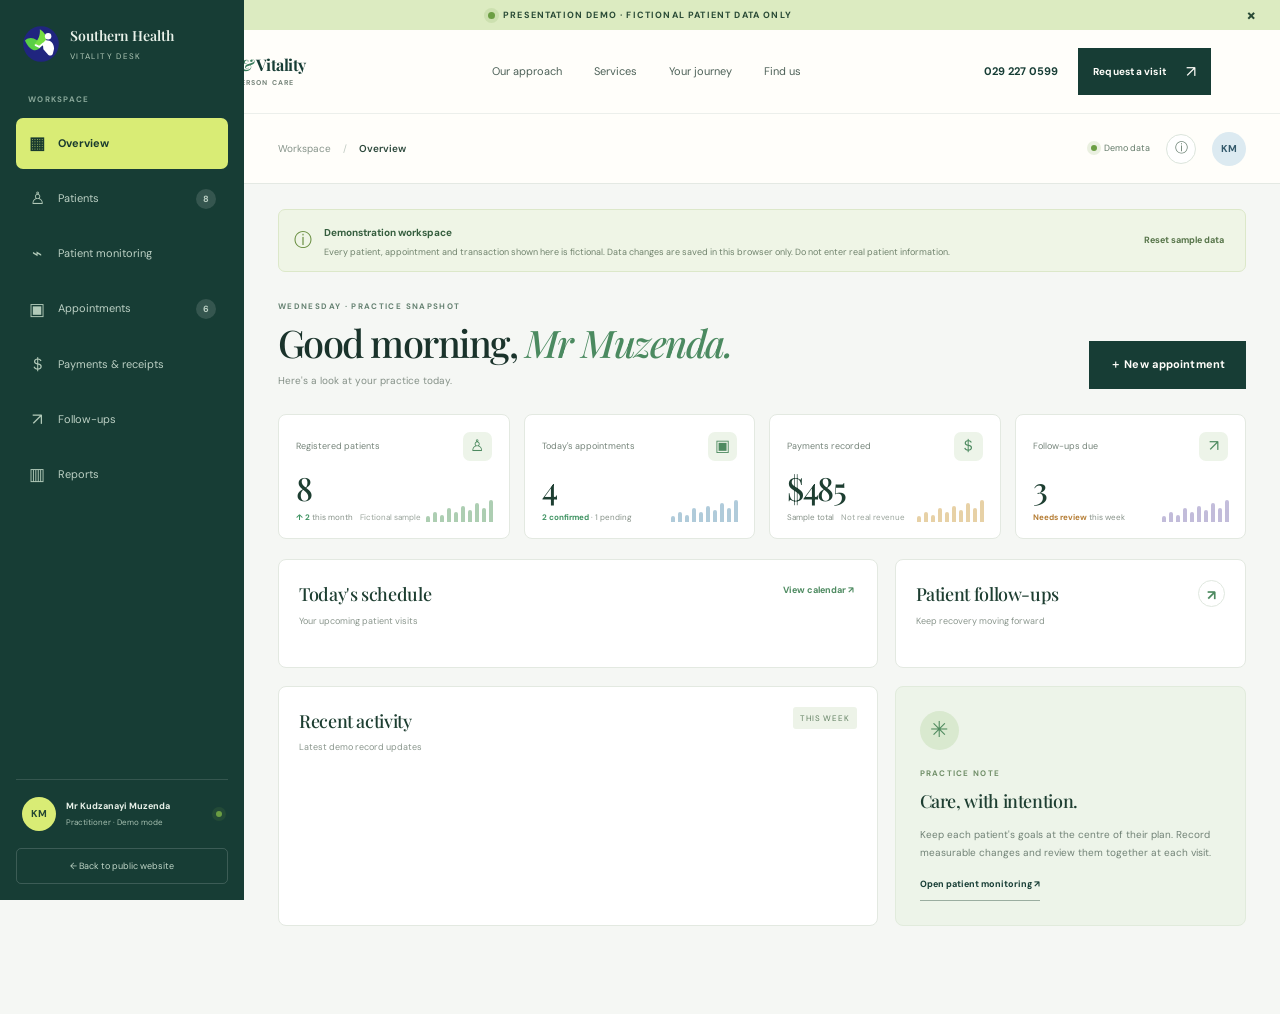
==== commit ff13962e: "Fix staff return link" ====
--- a/staff.html
+++ b/staff.html
@@ -90,7 +90,7 @@
   </main>
 
   <main id="dashboard-app" class="dashboard-app">
-    <aside class="app-sidebar" id="app-sidebar"><a class="app-brand" href="index.html" id="back-to-site"><span class="brand-mark"><svg viewBox="0 0 64 64"><circle cx="32" cy="32" r="30" fill="#20257f"/><path d="M5 26C15 17 25 24 34 33 28 46 15 48 5 26Z" fill="#59cf45"/><path d="M30 7C42 15 44 25 37 33 32 38 25 37 20 33 28 25 31 16 30 7Z" fill="#76df42"/><circle cx="44" cy="19" r="5.4" fill="#fff"/><path d="M39 26C48 25 54 31 54 40L52 48C51 52 46 53 43 49L36 41 35 31Z" fill="#fff"/><path d="M36 31 29 37 23 34" fill="none" stroke="#fff" stroke-width="3.2" stroke-linecap="round"/></svg></span><span><strong>Southern Health</strong><small>VITALITY DESK</small></span></a><div class="sidebar-label">WORKSPACE</div><nav class="app-nav" id="app-nav"><button class="app-nav-item active" data-view="overview"><span>▦</span> Overview</button><button class="app-nav-item" data-view="patients"><span>♙</span> Patients <b id="patient-nav-count">8</b></button><button class="app-nav-item" data-view="monitoring"><span>⌁</span> Patient monitoring</button><button class="app-nav-item" data-view="appointments"><span>▣</span> Appointments <b id="appointment-nav-count">6</b></button><button class="app-nav-item" data-view="payments"><span>＄</span> Payments & receipts</button><button class="app-nav-item" data-view="followups"><span>↗</span> Follow-ups</button><button class="app-nav-item" data-view="reports"><span>▥</span> Reports</button></nav><div class="sidebar-bottom"><div class="sidebar-user"><div class="avatar avatar-green">KM</div><div><strong>Mr Kudzanayi Muzenda</strong><small>Practitioner · Demo mode</small></div><span class="online-dot"></span></div><button class="site-return" id="return-site">← Back to public website</button></div></aside>
+    <aside class="app-sidebar" id="app-sidebar"><a class="app-brand" href="index.html" id="back-to-site"><span class="brand-mark"><svg viewBox="0 0 64 64"><circle cx="32" cy="32" r="30" fill="#20257f"/><path d="M5 26C15 17 25 24 34 33 28 46 15 48 5 26Z" fill="#59cf45"/><path d="M30 7C42 15 44 25 37 33 32 38 25 37 20 33 28 25 31 16 30 7Z" fill="#76df42"/><circle cx="44" cy="19" r="5.4" fill="#fff"/><path d="M39 26C48 25 54 31 54 40L52 48C51 52 46 53 43 49L36 41 35 31Z" fill="#fff"/><path d="M36 31 29 37 23 34" fill="none" stroke="#fff" stroke-width="3.2" stroke-linecap="round"/></svg></span><span><strong>Southern Health</strong><small>VITALITY DESK</small></span></a><div class="sidebar-label">WORKSPACE</div><nav class="app-nav" id="app-nav"><button class="app-nav-item active" data-view="overview"><span>▦</span> Overview</button><button class="app-nav-item" data-view="patients"><span>♙</span> Patients <b id="patient-nav-count">8</b></button><button class="app-nav-item" data-view="monitoring"><span>⌁</span> Patient monitoring</button><button class="app-nav-item" data-view="appointments"><span>▣</span> Appointments <b id="appointment-nav-count">6</b></button><button class="app-nav-item" data-view="payments"><span>＄</span> Payments & receipts</button><button class="app-nav-item" data-view="followups"><span>↗</span> Follow-ups</button><button class="app-nav-item" data-view="reports"><span>▥</span> Reports</button></nav><div class="sidebar-bottom"><div class="sidebar-user"><div class="avatar avatar-green">KM</div><div><strong>Mr Kudzanayi Muzenda</strong><small>Practitioner · Demo mode</small></div><span class="online-dot"></span></div><a class="site-return" id="return-site" href="index.html">← Back to public website</a></div></aside>
     <section class="app-main"><header class="app-topbar"><button class="mobile-app-menu" id="mobile-app-menu" aria-label="Toggle dashboard menu">☰</button><div class="breadcrumb">Workspace <span>/</span> <strong id="breadcrumb-current">Overview</strong></div><div class="topbar-right"><span class="demo-status"><span class="pulse-dot"></span> Demo data</span><button class="top-icon" id="show-help" title="Demo information">ⓘ</button><div class="avatar avatar-blue">KM</div></div></header>
       <div class="app-content"><div class="demo-alert"><span class="alert-icon">ⓘ</span><div><strong>Demonstration workspace</strong><p>Every patient, appointment and transaction shown here is fictional. Data changes are saved in this browser only. Do not enter real patient information.</p></div><button id="reset-demo" class="alert-reset">Reset sample data</button></div>
       <section class="app-view active" id="view-overview"><div class="page-heading"><div><div class="eyebrow">WEDNESDAY · PRACTICE SNAPSHOT</div><h1>Good morning, <i>Mr Muzenda.</i></h1><p>Here's a look at your practice today.</p></div><button class="button button-dark" data-action="new-appointment">＋ New appointment</button></div><div class="stats-grid"><article class="stat-card"><div class="stat-top"><span>Registered patients</span><span class="stat-icon">♙</span></div><strong id="stat-patients">8</strong><small><span class="stat-good">↑ 2</span> this month <span class="stat-foot">Fictional sample</span></small><div class="mini-bars bars-green"><i></i><i></i><i></i><i></i><i></i><i></i><i></i><i></i><i></i><i></i></div></article><article class="stat-card"><div class="stat-top"><span>Today's appointments</span><span class="stat-icon">▣</span></div><strong id="stat-today">4</strong><small><span class="stat-good">2 confirmed</span> · 1 pending</small><div class="mini-bars bars-blue"><i></i><i></i><i></i><i></i><i></i><i></i><i></i><i></i><i></i><i></i></div></article><article class="stat-card"><div class="stat-top"><span>Payments recorded</span><span class="stat-icon">＄</span></div><strong id="stat-revenue">$485</strong><small>Sample total <span class="stat-foot">Not real revenue</span></small><div class="mini-bars bars-gold"><i></i><i></i><i></i><i></i><i></i><i></i><i></i><i></i><i></i><i></i></div></article><article class="stat-card"><div class="stat-top"><span>Follow-ups due</span><span class="stat-icon">↗</span></div><strong id="stat-followups">3</strong><small><span class="stat-warn">Needs review</span> this week</small><div class="mini-bars bars-purple"><i></i><i></i><i></i><i></i><i></i><i></i><i></i><i></i><i></i><i></i></div></article></div><div class="dashboard-grid"><article class="panel appointments-panel"><div class="panel-heading"><div><h2>Today's schedule</h2><p>Your upcoming patient visits</p></div><button class="quiet-button" data-go="appointments">View calendar ↗</button></div><div id="today-schedule" class="schedule-list"></div></article><article class="panel followup-panel"><div class="panel-heading"><div><h2>Patient follow-ups</h2><p>Keep recovery moving forward</p></div><button class="icon-button" data-go="followups">↗</button></div><div id="overview-followups" class="compact-list"></div></article></div><div class="dashboard-grid lower-grid"><article class="panel"><div class="panel-heading"><div><h2>Recent activity</h2><p>Latest demo record updates</p></div><span class="panel-badge">THIS WEEK</span></div><div id="recent-activity" class="activity-list"></div></article><article class="panel care-panel"><div class="care-icon">✳</div><span class="service-tag">PRACTICE NOTE</span><h2>Care, with intention.</h2><p>Keep each patient's goals at the centre of their plan. Record measurable changes and review them together at each visit.</p><button class="underlined-link" data-go="monitoring">Open patient monitoring ↗</button></article></div></section>
--- a/styles.css
+++ b/styles.css
@@ -41,3 +41,24 @@
 .quote-image:after{z-index:1;background:linear-gradient(90deg,rgba(23,61,53,.25),rgba(23,61,53,.02))}
 @media(max-width:760px){.hero-video{object-position:58% center;opacity:.66}.hero-overlay{background:linear-gradient(90deg,rgba(10,35,31,.83),rgba(13,45,39,.35)),linear-gradient(0deg,rgba(10,35,31,.55),transparent 60%)}.service-video{object-position:55% center}}
 @media(prefers-reduced-motion:reduce){.service-video,.quote-video{display:none}}
+
+/* Dedicated staff workspace route */
+.staff-page #public-site{display:none!important}
+.staff-page #dashboard-app{display:block!important;min-height:100vh}
+.staff-page .staff-access{display:inline-flex;align-items:center;cursor:pointer}
+
+
+/* Reliable media fallbacks: keep the visual composition even if remote videos fail to load. */
+.hero-media{
+  background-image:linear-gradient(90deg,rgba(12,37,32,.18),rgba(12,37,32,.05)),url('https://images.unsplash.com/photo-1576091160399-112ba8d25d1d?auto=format&fit=crop&w=2000&q=85');
+  background-size:cover;background-position:center 45%;
+}
+.hero-video{background:transparent}
+.service-image{background-size:cover;background-position:center}
+.image-physio{background-image:url('https://images.unsplash.com/photo-1576091160399-112ba8d25d1d?auto=format&fit=crop&w=900&q=85')}
+.quote-image{
+  background-image:url('https://images.unsplash.com/photo-1576091160399-112ba8d25d1d?auto=format&fit=crop&w=1200&q=85');
+  background-size:cover;background-position:center;
+}
+.hero-video.media-failed,.service-video.media-failed,.quote-video.media-failed{display:none}
+.site-return{display:flex;align-items:center;justify-content:center;text-decoration:none}
